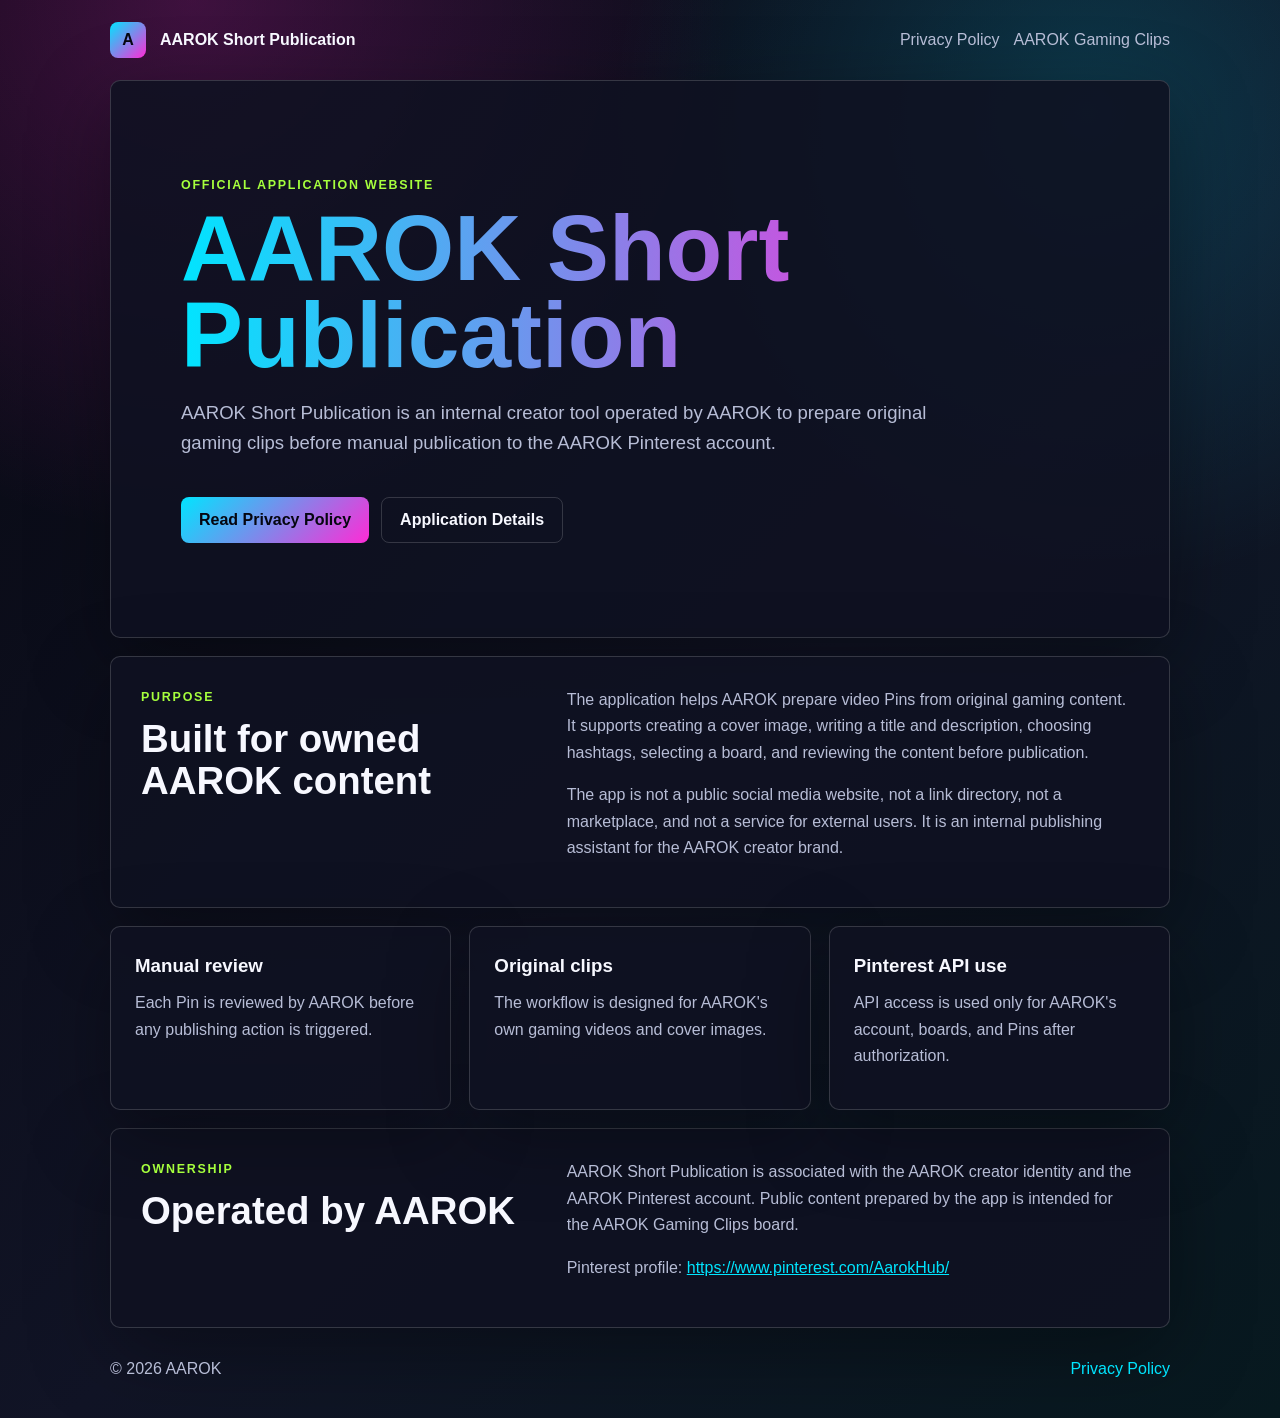
==== index.html @ c1bc9c75 "Create AAROK Short Publication website" ====
<!doctype html>
<html lang="en">
  <head>
    <meta charset="UTF-8" />
    <meta name="viewport" content="width=device-width, initial-scale=1.0" />
    <title>AAROK Short Publication</title>
    <meta
      name="description"
      content="Official website for AAROK Short Publication, an internal creator tool by AAROK for preparing and manually publishing original gaming clips."
    />
    <link rel="canonical" href="https://k413mp3r4.github.io/aarok-short-publication/" />
    <link rel="stylesheet" href="styles.css" />
  </head>
  <body>
    <header class="site-header">
      <a class="brand" href="index.html" aria-label="AAROK Short Publication home">
        <span class="brand-mark">A</span>
        <span>AAROK Short Publication</span>
      </a>
      <nav aria-label="Main navigation">
        <a href="privacy.html">Privacy Policy</a>
        <a href="https://www.pinterest.com/AarokHub/aarok-gaming-clips/" rel="noopener">AAROK Gaming Clips</a>
      </nav>
    </header>

    <main>
      <section class="hero">
        <p class="eyebrow">Official application website</p>
        <h1>AAROK Short Publication</h1>
        <p class="lead">
          AAROK Short Publication is an internal creator tool operated by AAROK to prepare original gaming clips before manual publication to the AAROK Pinterest account.
        </p>
        <div class="hero-actions">
          <a class="button primary" href="privacy.html">Read Privacy Policy</a>
          <a class="button" href="#about">Application Details</a>
        </div>
      </section>

      <section class="section" id="about">
        <div>
          <p class="eyebrow">Purpose</p>
          <h2>Built for owned AAROK content</h2>
        </div>
        <div class="content">
          <p>
            The application helps AAROK prepare video Pins from original gaming content. It supports creating a cover image, writing a title and description, choosing hashtags, selecting a board, and reviewing the content before publication.
          </p>
          <p>
            The app is not a public social media website, not a link directory, not a marketplace, and not a service for external users. It is an internal publishing assistant for the AAROK creator brand.
          </p>
        </div>
      </section>

      <section class="feature-grid" aria-label="Application features">
        <article>
          <h3>Manual review</h3>
          <p>Each Pin is reviewed by AAROK before any publishing action is triggered.</p>
        </article>
        <article>
          <h3>Original clips</h3>
          <p>The workflow is designed for AAROK's own gaming videos and cover images.</p>
        </article>
        <article>
          <h3>Pinterest API use</h3>
          <p>API access is used only for AAROK's account, boards, and Pins after authorization.</p>
        </article>
      </section>

      <section class="section">
        <div>
          <p class="eyebrow">Ownership</p>
          <h2>Operated by AAROK</h2>
        </div>
        <div class="content">
          <p>
            AAROK Short Publication is associated with the AAROK creator identity and the AAROK Pinterest account. Public content prepared by the app is intended for the AAROK Gaming Clips board.
          </p>
          <p>
            Pinterest profile:
            <a href="https://www.pinterest.com/AarokHub/" rel="noopener">https://www.pinterest.com/AarokHub/</a>
          </p>
        </div>
      </section>
    </main>

    <footer>
      <span>© 2026 AAROK</span>
      <a href="privacy.html">Privacy Policy</a>
    </footer>
  </body>
</html>
---- styles.css ----
:root {
  --bg: #070811;
  --panel: rgba(15, 18, 34, 0.88);
  --text: #f7f8ff;
  --muted: #b7bdd6;
  --cyan: #00e5ff;
  --pink: #ff2bd6;
  --lime: #a6ff3d;
  --line: rgba(255, 255, 255, 0.16);
}

* {
  box-sizing: border-box;
}

body {
  min-height: 100vh;
  margin: 0;
  color: var(--text);
  font-family: Arial, Helvetica, sans-serif;
  line-height: 1.65;
  background:
    radial-gradient(circle at 15% 0%, rgba(255, 43, 214, 0.22), transparent 30%),
    radial-gradient(circle at 85% 8%, rgba(0, 229, 255, 0.18), transparent 28%),
    linear-gradient(135deg, #070811, #111426 55%, #07191f);
}

a {
  color: var(--cyan);
}

.site-header,
footer,
main {
  width: min(1060px, calc(100% - 32px));
  margin: 0 auto;
}

.site-header {
  display: flex;
  align-items: center;
  justify-content: space-between;
  gap: 18px;
  padding: 22px 0;
}

.brand,
nav,
footer {
  display: flex;
  align-items: center;
  gap: 14px;
}

.brand,
nav a,
footer a,
.button {
  text-decoration: none;
}

.brand {
  color: var(--text);
  font-weight: 800;
}

.brand-mark {
  display: grid;
  width: 36px;
  height: 36px;
  place-items: center;
  border-radius: 8px;
  color: #050610;
  background: linear-gradient(135deg, var(--cyan), var(--pink));
}

nav {
  flex-wrap: wrap;
  justify-content: flex-end;
}

nav a,
footer {
  color: var(--muted);
}

.hero,
.section,
.feature-grid article,
.legal {
  border: 1px solid var(--line);
  border-radius: 10px;
  background: var(--panel);
  box-shadow: 0 24px 80px rgba(0, 0, 0, 0.35);
}

.hero {
  min-height: 62vh;
  display: grid;
  align-content: center;
  padding: clamp(28px, 7vw, 70px);
}

.eyebrow {
  margin: 0 0 10px;
  color: var(--lime);
  font-size: 0.78rem;
  font-weight: 800;
  letter-spacing: 0.14em;
  text-transform: uppercase;
}

h1,
h2,
h3,
p {
  margin-top: 0;
}

h1 {
  max-width: 800px;
  margin-bottom: 18px;
  font-size: clamp(2.4rem, 8vw, 5.8rem);
  line-height: 0.94;
  background: linear-gradient(90deg, var(--cyan), var(--pink));
  -webkit-background-clip: text;
  background-clip: text;
  color: transparent;
}

h2 {
  margin-bottom: 0;
  font-size: clamp(1.6rem, 3vw, 2.5rem);
  line-height: 1.1;
}

h3 {
  margin-bottom: 8px;
}

.lead,
.content p,
.feature-grid p,
.legal p,
.legal li {
  color: var(--muted);
}

.lead {
  max-width: 760px;
  font-size: 1.16rem;
}

.hero-actions {
  display: flex;
  flex-wrap: wrap;
  gap: 12px;
  margin-top: 20px;
}

.button {
  display: inline-flex;
  min-height: 46px;
  align-items: center;
  border: 1px solid var(--line);
  border-radius: 8px;
  padding: 0 18px;
  color: var(--text);
  font-weight: 800;
}

.button.primary {
  border: 0;
  color: #050610;
  background: linear-gradient(135deg, var(--cyan), var(--pink));
}

.section {
  display: grid;
  grid-template-columns: 0.82fr 1.18fr;
  gap: 28px;
  margin-top: 18px;
  padding: 30px;
}

.feature-grid {
  display: grid;
  grid-template-columns: repeat(3, minmax(0, 1fr));
  gap: 18px;
  margin-top: 18px;
}

.feature-grid article {
  padding: 24px;
}

.legal {
  max-width: 900px;
  margin: 20px auto 0;
  padding: clamp(24px, 5vw, 48px);
}

.legal h2 {
  margin-top: 30px;
  margin-bottom: 8px;
  color: var(--cyan);
  font-size: 1.35rem;
}

footer {
  justify-content: space-between;
  padding: 28px 0 36px;
}

@media (max-width: 720px) {
  .site-header,
  .section,
  footer {
    display: grid;
    grid-template-columns: 1fr;
  }

  nav {
    justify-content: flex-start;
  }

  .feature-grid {
    grid-template-columns: 1fr;
  }
}
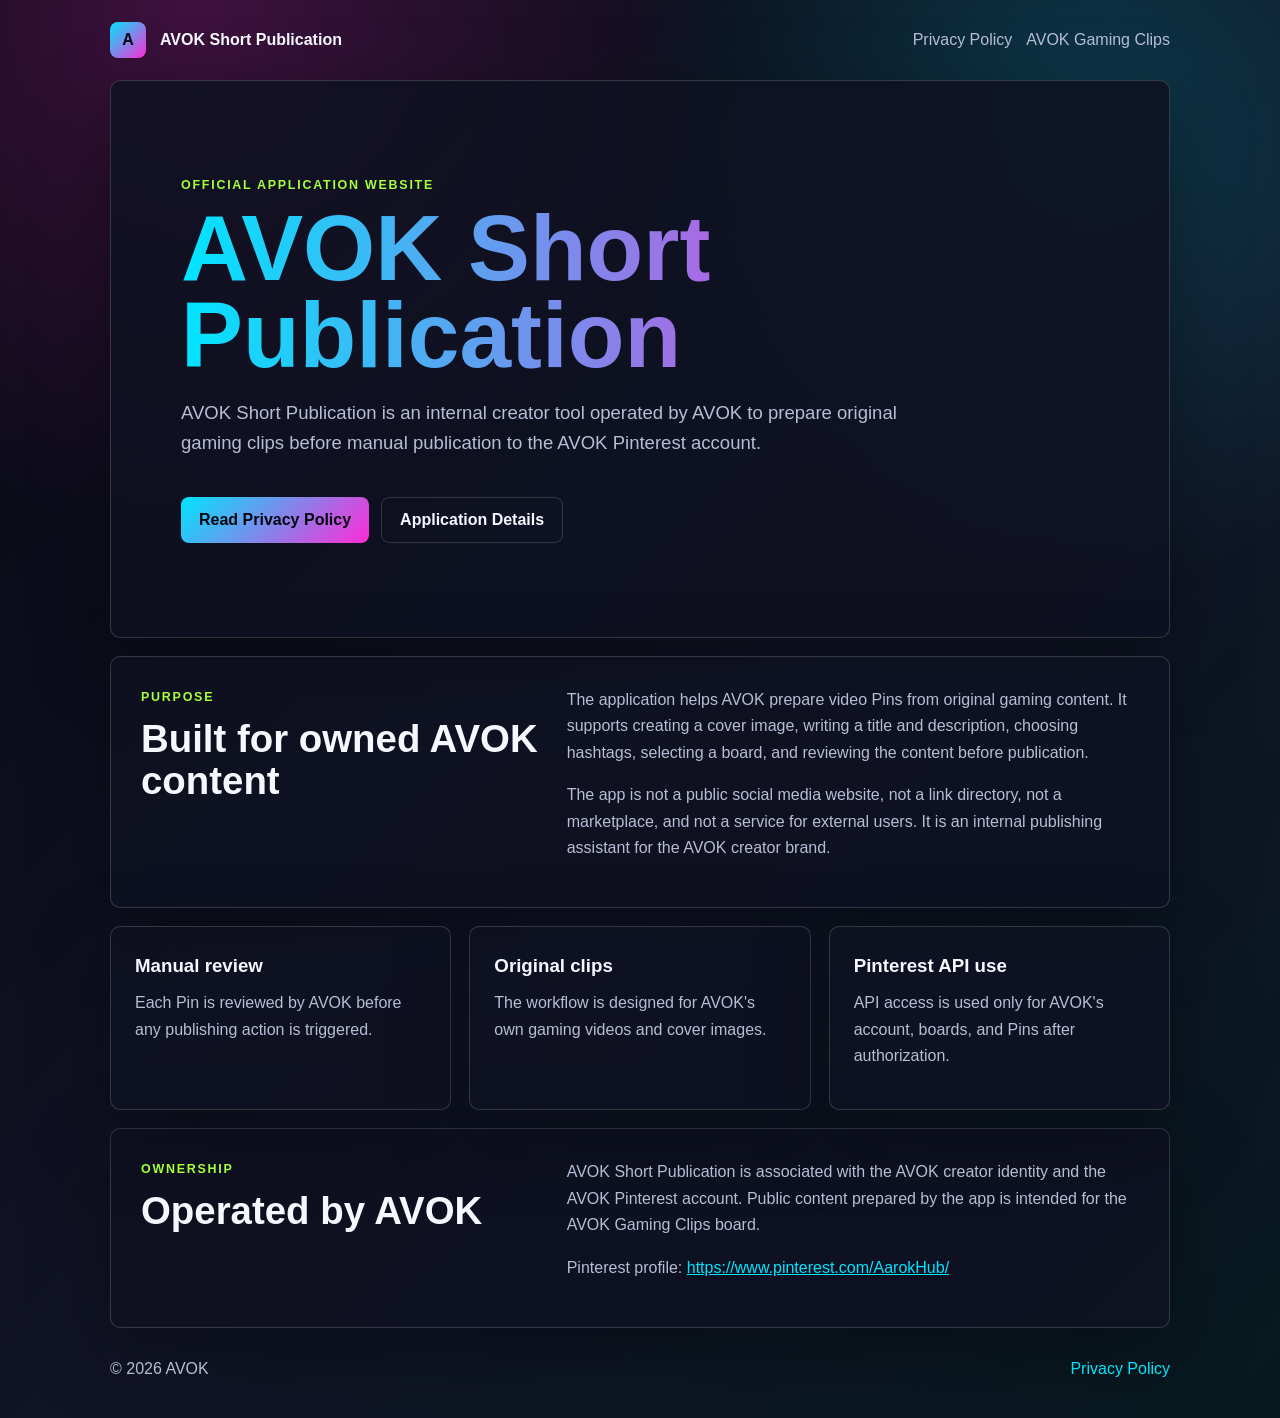
==== commit b3b896ee: "Rebrand AAROK -> AVOK Co-Authored-By: Claude Opus 5 <noreply@anthropic.com> Claude-Session: https://" ====
--- a/index.html
+++ b/index.html
@@ -3,32 +3,32 @@
   <head>
     <meta charset="UTF-8" />
     <meta name="viewport" content="width=device-width, initial-scale=1.0" />
-    <title>AAROK Short Publication</title>
+    <title>AVOK Short Publication</title>
     <meta
       name="description"
-      content="Official website for AAROK Short Publication, an internal creator tool by AAROK for preparing and manually publishing original gaming clips."
+      content="Official website for AVOK Short Publication, an internal creator tool by AVOK for preparing and manually publishing original gaming clips."
     />
     <link rel="canonical" href="https://k413mp3r4.github.io/aarok-short-publication/" />
     <link rel="stylesheet" href="styles.css" />
   </head>
   <body>
     <header class="site-header">
-      <a class="brand" href="index.html" aria-label="AAROK Short Publication home">
+      <a class="brand" href="index.html" aria-label="AVOK Short Publication home">
         <span class="brand-mark">A</span>
-        <span>AAROK Short Publication</span>
+        <span>AVOK Short Publication</span>
       </a>
       <nav aria-label="Main navigation">
         <a href="privacy.html">Privacy Policy</a>
-        <a href="https://www.pinterest.com/AarokHub/aarok-gaming-clips/" rel="noopener">AAROK Gaming Clips</a>
+        <a href="https://www.pinterest.com/AarokHub/aarok-gaming-clips/" rel="noopener">AVOK Gaming Clips</a>
       </nav>
     </header>
 
     <main>
       <section class="hero">
         <p class="eyebrow">Official application website</p>
-        <h1>AAROK Short Publication</h1>
+        <h1>AVOK Short Publication</h1>
         <p class="lead">
-          AAROK Short Publication is an internal creator tool operated by AAROK to prepare original gaming clips before manual publication to the AAROK Pinterest account.
+          AVOK Short Publication is an internal creator tool operated by AVOK to prepare original gaming clips before manual publication to the AVOK Pinterest account.
         </p>
         <div class="hero-actions">
           <a class="button primary" href="privacy.html">Read Privacy Policy</a>
@@ -39,14 +39,14 @@
       <section class="section" id="about">
         <div>
           <p class="eyebrow">Purpose</p>
-          <h2>Built for owned AAROK content</h2>
+          <h2>Built for owned AVOK content</h2>
         </div>
         <div class="content">
           <p>
-            The application helps AAROK prepare video Pins from original gaming content. It supports creating a cover image, writing a title and description, choosing hashtags, selecting a board, and reviewing the content before publication.
+            The application helps AVOK prepare video Pins from original gaming content. It supports creating a cover image, writing a title and description, choosing hashtags, selecting a board, and reviewing the content before publication.
           </p>
           <p>
-            The app is not a public social media website, not a link directory, not a marketplace, and not a service for external users. It is an internal publishing assistant for the AAROK creator brand.
+            The app is not a public social media website, not a link directory, not a marketplace, and not a service for external users. It is an internal publishing assistant for the AVOK creator brand.
           </p>
         </div>
       </section>
@@ -54,26 +54,26 @@
       <section class="feature-grid" aria-label="Application features">
         <article>
           <h3>Manual review</h3>
-          <p>Each Pin is reviewed by AAROK before any publishing action is triggered.</p>
+          <p>Each Pin is reviewed by AVOK before any publishing action is triggered.</p>
         </article>
         <article>
           <h3>Original clips</h3>
-          <p>The workflow is designed for AAROK's own gaming videos and cover images.</p>
+          <p>The workflow is designed for AVOK's own gaming videos and cover images.</p>
         </article>
         <article>
           <h3>Pinterest API use</h3>
-          <p>API access is used only for AAROK's account, boards, and Pins after authorization.</p>
+          <p>API access is used only for AVOK's account, boards, and Pins after authorization.</p>
         </article>
       </section>
 
       <section class="section">
         <div>
           <p class="eyebrow">Ownership</p>
-          <h2>Operated by AAROK</h2>
+          <h2>Operated by AVOK</h2>
         </div>
         <div class="content">
           <p>
-            AAROK Short Publication is associated with the AAROK creator identity and the AAROK Pinterest account. Public content prepared by the app is intended for the AAROK Gaming Clips board.
+            AVOK Short Publication is associated with the AVOK creator identity and the AVOK Pinterest account. Public content prepared by the app is intended for the AVOK Gaming Clips board.
           </p>
           <p>
             Pinterest profile:
@@ -84,7 +84,7 @@
     </main>
 
     <footer>
-      <span>© 2026 AAROK</span>
+      <span>© 2026 AVOK</span>
       <a href="privacy.html">Privacy Policy</a>
     </footer>
   </body>
